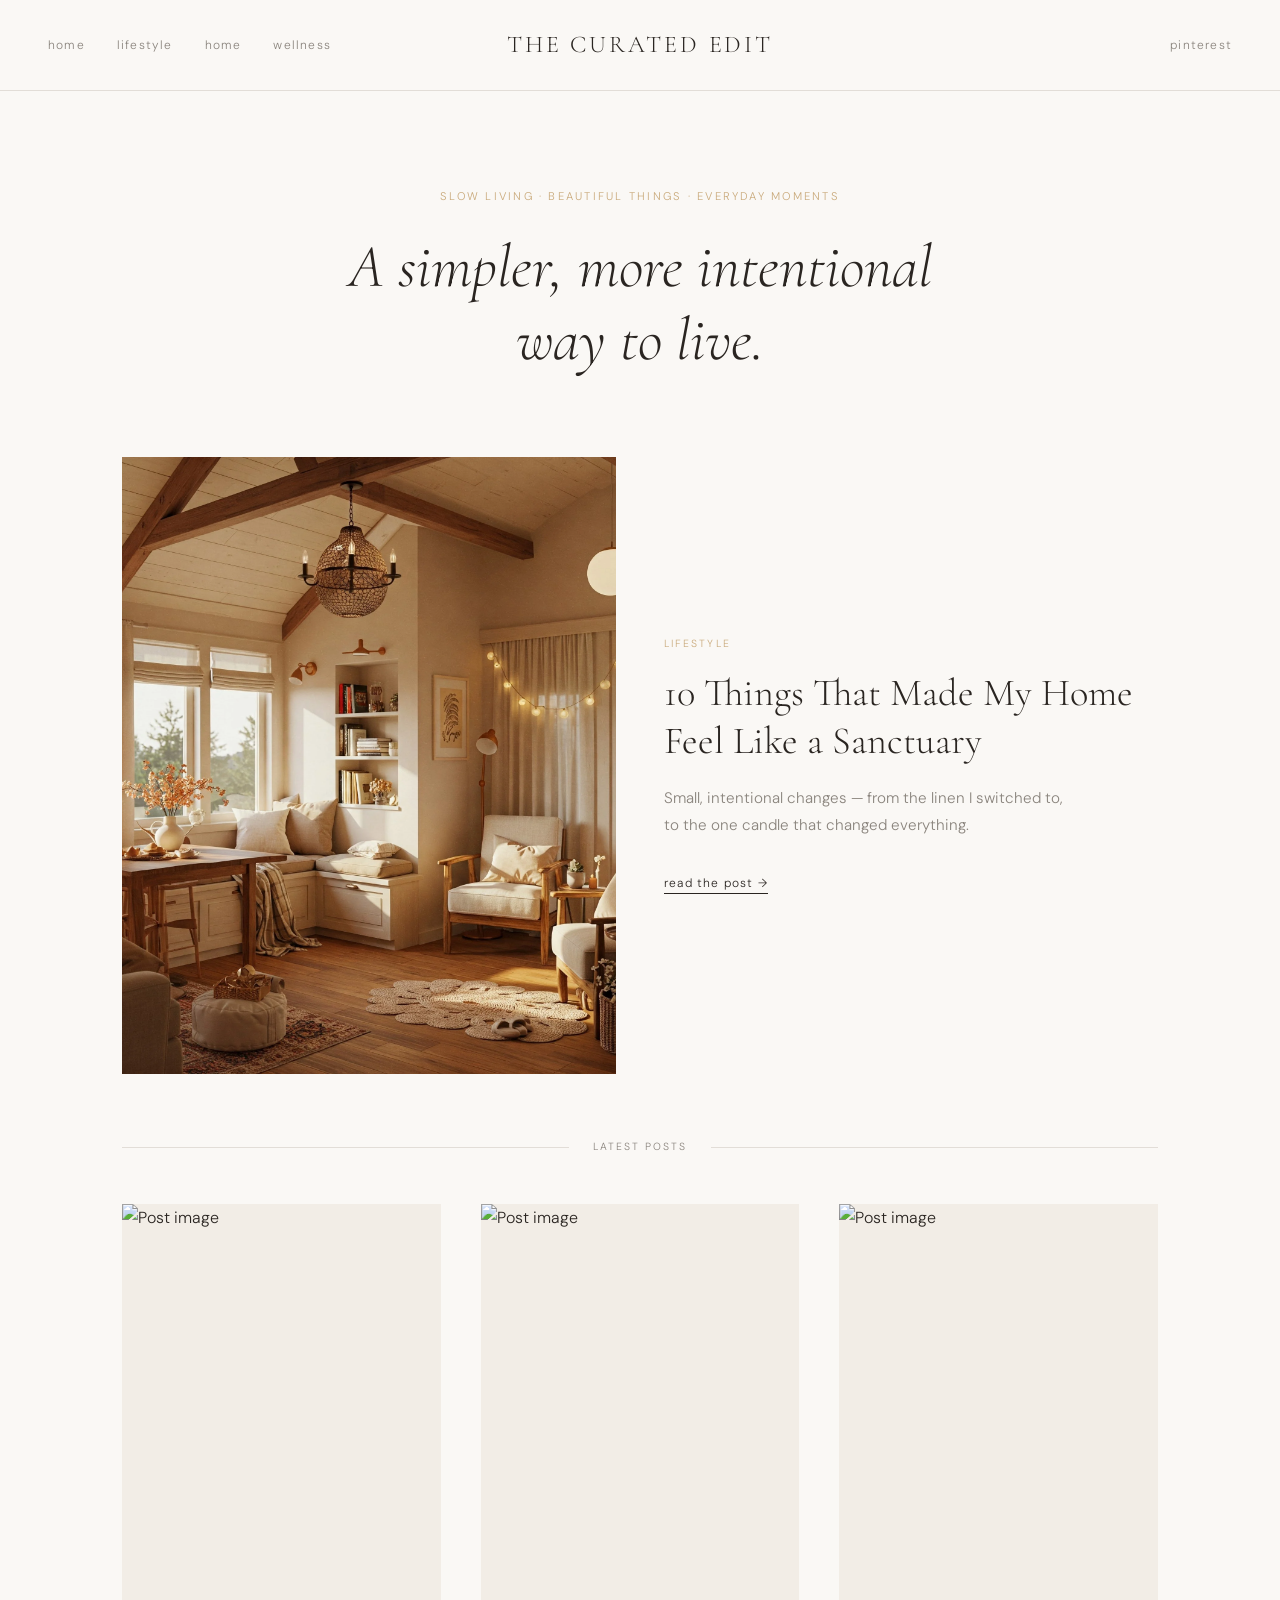
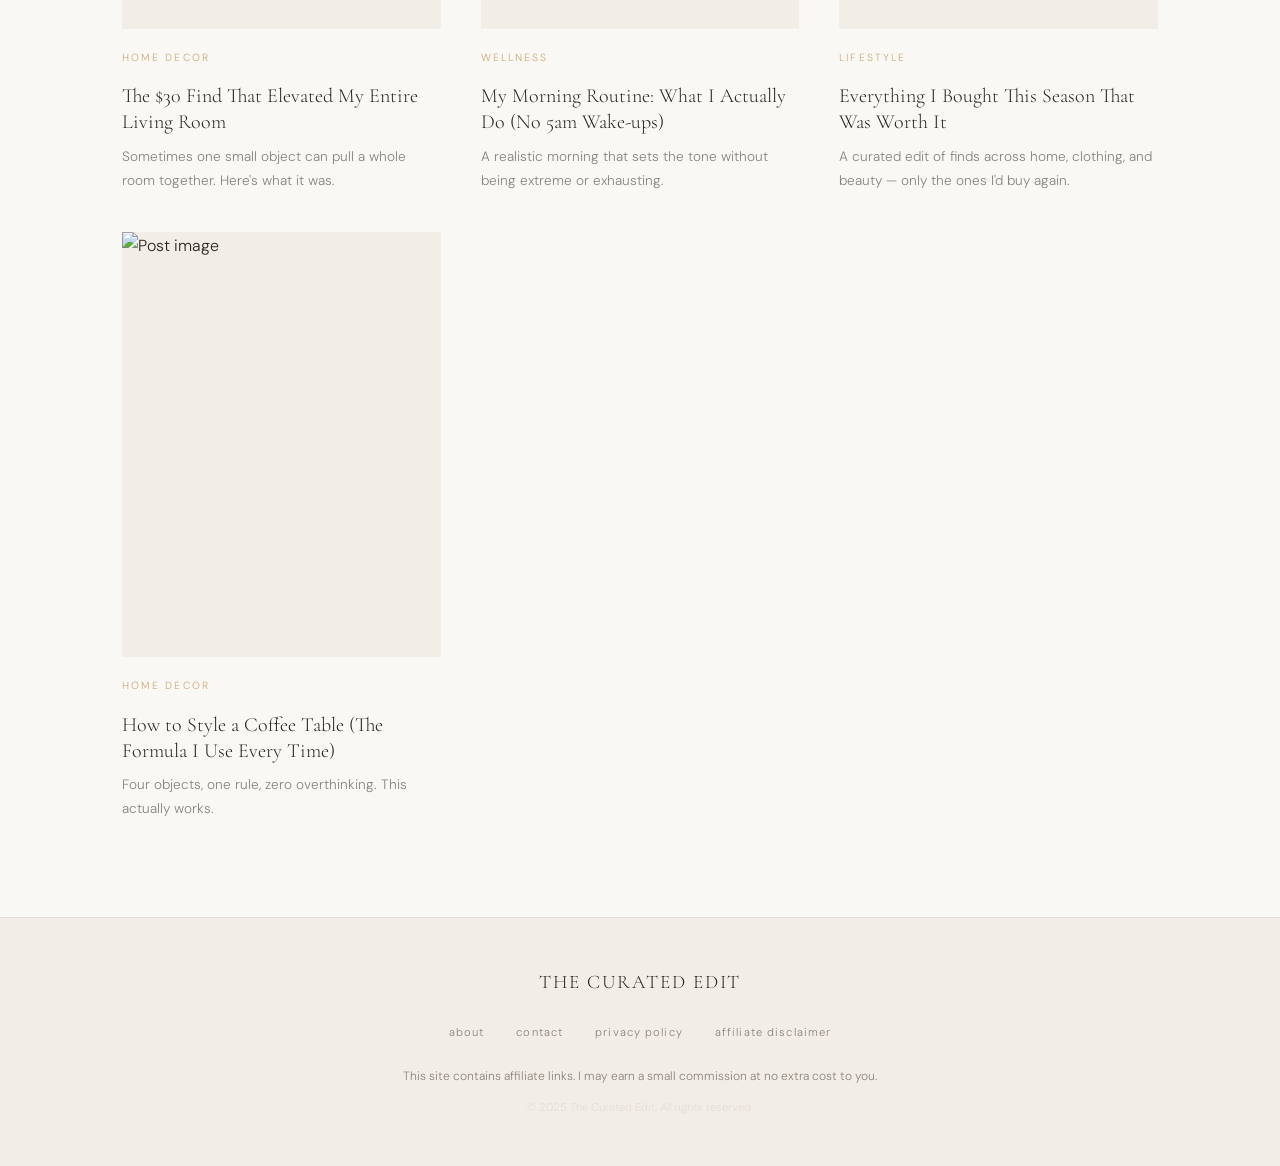
==== index.html @ 490f158e "Add files via upload" ====
<!DOCTYPE html>
<html lang="en">
<head>
  <meta charset="UTF-8" />
  <meta name="viewport" content="width=device-width, initial-scale=1.0" />
  <title>The Curated Edit</title>
  <meta name="description" content="A thoughtfully curated lifestyle blog. Simple living, beautiful finds, and everyday inspiration." />

  <!-- Pinterest / Open Graph -->
  <meta property="og:type" content="website" />
  <meta property="og:title" content="The Curated Edit" />
  <meta property="og:description" content="A thoughtfully curated lifestyle blog." />
  <meta property="og:image" content="images/og-cover.jpg" />

  <link rel="stylesheet" href="css/style.css" />
  <link rel="preconnect" href="https://fonts.googleapis.com" />
  <link rel="preconnect" href="https://fonts.gstatic.com" crossorigin />
  <link href="https://fonts.googleapis.com/css2?family=Cormorant+Garamond:ital,wght@0,300;0,400;1,300;1,400&family=DM+Sans:wght@300;400&display=swap" rel="stylesheet" />
</head>
<body>

  <!-- HEADER -->
  <header class="site-header">
    <nav class="nav-links">
      <a href="index.html">home</a>
      <a href="#lifestyle">lifestyle</a>
      <a href="#home-decor">home</a>
      <a href="#wellness">wellness</a>
    </nav>
    <a href="index.html" class="site-title">The Curated Edit</a>
    <div class="nav-right">
      <!-- Add Instagram or Pinterest link here -->
      <a href="https://pinterest.com" target="_blank" rel="noopener" class="social-link">pinterest</a>
    </div>
  </header>

  <!-- HERO -->
  <section class="hero">
    <p class="hero-tagline">slow living · beautiful things · everyday moments</p>
    <h1 class="hero-headline">A simpler, more intentional way to live.</h1>
  </section>

  <!-- FEATURED POST (manually set your top post here) -->
  <section class="featured-post">
    <a href="posts/sample-post.html" class="featured-link">
      <div class="featured-image-wrap">
        <img src="images/home.png" alt="Featured post image" class="featured-img" />
      </div>
      <div class="featured-text">
        <span class="category-label">lifestyle</span>
        <h2 class="featured-title">10 Things That Made My Home Feel Like a Sanctuary</h2>
        <p class="featured-excerpt">Small, intentional changes — from the linen I switched to, to the one candle that changed everything.</p>
        <span class="read-more">read the post →</span>
      </div>
    </a>
  </section>

  <!-- DIVIDER -->
  <div class="section-divider">
    <span>latest posts</span>
  </div>

  <!-- POST GRID -->
  <!-- To add a new post: copy one <article> block, update the link, image, category, title, excerpt -->
  <main class="post-grid">

    <article class="post-card">
      <a href="posts/sample-post.html">
        <div class="card-image-wrap">
          <img src="images/post-1.jpg" alt="Post image" class="card-img" />
        </div>
        <div class="card-body">
          <span class="category-label">home decor</span>
          <h3 class="card-title">The $30 Find That Elevated My Entire Living Room</h3>
          <p class="card-excerpt">Sometimes one small object can pull a whole room together. Here's what it was.</p>
        </div>
      </a>
    </article>

    <article class="post-card">
      <a href="posts/sample-post.html">
        <div class="card-image-wrap">
          <img src="images/post-2.jpg" alt="Post image" class="card-img" />
        </div>
        <div class="card-body">
          <span class="category-label">wellness</span>
          <h3 class="card-title">My Morning Routine: What I Actually Do (No 5am Wake-ups)</h3>
          <p class="card-excerpt">A realistic morning that sets the tone without being extreme or exhausting.</p>
        </div>
      </a>
    </article>

    <article class="post-card">
      <a href="posts/sample-post.html">
        <div class="card-image-wrap">
          <img src="images/post-3.jpg" alt="Post image" class="card-img" />
        </div>
        <div class="card-body">
          <span class="category-label">lifestyle</span>
          <h3 class="card-title">Everything I Bought This Season That Was Worth It</h3>
          <p class="card-excerpt">A curated edit of finds across home, clothing, and beauty — only the ones I'd buy again.</p>
        </div>
      </a>
    </article>

    <article class="post-card">
      <a href="posts/sample-post.html">
        <div class="card-image-wrap">
          <img src="images/post-4.jpg" alt="Post image" class="card-img" />
        </div>
        <div class="card-body">
          <span class="category-label">home decor</span>
          <h3 class="card-title">How to Style a Coffee Table (The Formula I Use Every Time)</h3>
          <p class="card-excerpt">Four objects, one rule, zero overthinking. This actually works.</p>
        </div>
      </a>
    </article>

  </main>

  <!-- FOOTER -->
  <footer class="site-footer">
    <p class="footer-name">The Curated Edit</p>
    <nav class="footer-links">
      <a href="about.html">about</a>
      <a href="contact.html">contact</a>
      <a href="privacy.html">privacy policy</a>
      <a href="disclaimer.html">affiliate disclaimer</a>
    </nav>
    <p class="footer-disclaimer">This site contains affiliate links. I may earn a small commission at no extra cost to you.</p>
    <p class="footer-copy">&copy; 2025 The Curated Edit. All rights reserved.</p>
  </footer>

</body>
</html>
---- css/style.css ----
/* ===================================
   THE CURATED EDIT — STYLESHEET
   ===================================
   Fonts:
     Display: Cormorant Garamond (serif, elegant)
     Body: DM Sans (clean, modern)

   Colors:
     --cream:   #FAF8F5  (background)
     --warm:    #F2EDE6  (card/section backgrounds)
     --text:    #2A2521  (primary text)
     --muted:   #8A847D  (secondary text)
     --accent:  #C9A97A  (warm gold accent)
     --rule:    #E2DDD7  (borders/dividers)
   =================================== */

*, *::before, *::after {
  box-sizing: border-box;
  margin: 0;
  padding: 0;
}

:root {
  --cream: #FAF8F5;
  --warm: #F2EDE6;
  --text: #2A2521;
  --muted: #8A847D;
  --accent: #C9A97A;
  --rule: #E2DDD7;
  --font-display: 'Cormorant Garamond', Georgia, serif;
  --font-body: 'DM Sans', system-ui, sans-serif;
}

html { scroll-behavior: smooth; }

body {
  background-color: var(--cream);
  color: var(--text);
  font-family: var(--font-body);
  font-weight: 300;
  font-size: 16px;
  line-height: 1.75;
  -webkit-font-smoothing: antialiased;
}

img {
  display: block;
  width: 100%;
  height: 100%;
  object-fit: cover;
}

a {
  color: inherit;
  text-decoration: none;
}

/* ===================================
   HEADER
   =================================== */

.site-header {
  display: grid;
  grid-template-columns: 1fr auto 1fr;
  align-items: center;
  padding: 1.5rem 3rem;
  border-bottom: 1px solid var(--rule);
  position: sticky;
  top: 0;
  background: var(--cream);
  z-index: 100;
}

.site-title {
  font-family: var(--font-display);
  font-size: 1.5rem;
  font-weight: 300;
  letter-spacing: 0.12em;
  text-transform: uppercase;
  text-align: center;
  color: var(--text);
}

.nav-links, .nav-right {
  display: flex;
  gap: 2rem;
  font-size: 0.75rem;
  letter-spacing: 0.1em;
  text-transform: lowercase;
  color: var(--muted);
}

.nav-right {
  justify-content: flex-end;
}

.nav-links a, .nav-right a {
  color: var(--muted);
  transition: color 0.2s;
}

.nav-links a:hover, .nav-right a:hover,
.social-link:hover { color: var(--text); }

/* ===================================
   HERO
   =================================== */

.hero {
  text-align: center;
  padding: 6rem 2rem 5rem;
  max-width: 680px;
  margin: 0 auto;
}

.hero-tagline {
  font-size: 0.7rem;
  letter-spacing: 0.2em;
  text-transform: uppercase;
  color: var(--accent);
  margin-bottom: 1.5rem;
}

.hero-headline {
  font-family: var(--font-display);
  font-size: clamp(2.2rem, 5vw, 3.8rem);
  font-weight: 300;
  font-style: italic;
  line-height: 1.2;
  color: var(--text);
}

/* ===================================
   FEATURED POST
   =================================== */

.featured-post {
  max-width: 1100px;
  margin: 0 auto 4rem;
  padding: 0 2rem;
}

.featured-link {
  display: grid;
  grid-template-columns: 1fr 1fr;
  gap: 3rem;
  align-items: center;
}

.featured-image-wrap {
  aspect-ratio: 4 / 5;
  overflow: hidden;
  background: var(--warm);
}

.featured-img {
  transition: transform 0.6s ease;
}

.featured-link:hover .featured-img {
  transform: scale(1.03);
}

.featured-text {
  padding: 1rem 0;
}

.category-label {
  font-size: 0.65rem;
  letter-spacing: 0.2em;
  text-transform: uppercase;
  color: var(--accent);
  display: block;
  margin-bottom: 1rem;
}

.featured-title {
  font-family: var(--font-display);
  font-size: clamp(1.6rem, 3vw, 2.4rem);
  font-weight: 300;
  line-height: 1.25;
  margin-bottom: 1.25rem;
  color: var(--text);
}

.featured-excerpt {
  font-size: 0.95rem;
  color: var(--muted);
  line-height: 1.8;
  margin-bottom: 1.75rem;
  max-width: 400px;
}

.read-more {
  font-size: 0.75rem;
  letter-spacing: 0.1em;
  text-transform: lowercase;
  color: var(--text);
  border-bottom: 1px solid var(--text);
  padding-bottom: 2px;
  transition: color 0.2s, border-color 0.2s;
}

.featured-link:hover .read-more {
  color: var(--accent);
  border-color: var(--accent);
}

/* ===================================
   SECTION DIVIDER
   =================================== */

.section-divider {
  display: flex;
  align-items: center;
  gap: 1.5rem;
  max-width: 1100px;
  margin: 0 auto 3rem;
  padding: 0 2rem;
  font-size: 0.65rem;
  letter-spacing: 0.2em;
  text-transform: uppercase;
  color: var(--muted);
}

.section-divider::before, .section-divider::after {
  content: '';
  flex: 1;
  height: 1px;
  background: var(--rule);
}

/* ===================================
   POST GRID
   =================================== */

.post-grid {
  display: grid;
  grid-template-columns: repeat(auto-fill, minmax(260px, 1fr));
  gap: 2.5rem;
  max-width: 1100px;
  margin: 0 auto;
  padding: 0 2rem 6rem;
}

.post-card a {
  display: block;
}

.card-image-wrap {
  aspect-ratio: 3 / 4;
  overflow: hidden;
  background: var(--warm);
  margin-bottom: 1.25rem;
}

.card-img {
  transition: transform 0.5s ease;
}

.post-card:hover .card-img {
  transform: scale(1.04);
}

.card-body {}

.card-title {
  font-family: var(--font-display);
  font-size: 1.25rem;
  font-weight: 300;
  line-height: 1.3;
  margin: 0.4rem 0 0.6rem;
  color: var(--text);
  transition: color 0.2s;
}

.post-card:hover .card-title { color: var(--accent); }

.card-excerpt {
  font-size: 0.85rem;
  color: var(--muted);
  line-height: 1.75;
}

/* ===================================
   FOOTER
   =================================== */

.site-footer {
  border-top: 1px solid var(--rule);
  padding: 3rem 2rem;
  text-align: center;
  background: var(--warm);
}

.footer-name {
  font-family: var(--font-display);
  font-size: 1.2rem;
  font-weight: 300;
  letter-spacing: 0.1em;
  text-transform: uppercase;
  margin-bottom: 1.5rem;
  color: var(--text);
}

.footer-links {
  display: flex;
  justify-content: center;
  gap: 2rem;
  font-size: 0.7rem;
  letter-spacing: 0.1em;
  text-transform: lowercase;
  color: var(--muted);
  margin-bottom: 1.5rem;
  flex-wrap: wrap;
}

.footer-links a {
  color: var(--muted);
  transition: color 0.2s;
}
.footer-links a:hover { color: var(--text); }

.footer-disclaimer {
  font-size: 0.75rem;
  color: var(--muted);
  max-width: 480px;
  margin: 0 auto 0.75rem;
  line-height: 1.6;
}

.footer-copy {
  font-size: 0.7rem;
  color: var(--rule);
}

/* ===================================
   ARTICLE / POST PAGE
   =================================== */

.article-header {
  max-width: 720px;
  margin: 0 auto;
  padding: 4rem 2rem 2rem;
  text-align: center;
}

.article-category {
  font-size: 0.65rem;
  letter-spacing: 0.2em;
  text-transform: uppercase;
  color: var(--accent);
  margin-bottom: 1.25rem;
  display: block;
}

.article-title {
  font-family: var(--font-display);
  font-size: clamp(2rem, 4vw, 3rem);
  font-weight: 300;
  font-style: italic;
  line-height: 1.2;
  margin-bottom: 1.5rem;
}

.article-meta {
  font-size: 0.75rem;
  color: var(--muted);
  letter-spacing: 0.05em;
}

.article-hero-image {
  max-width: 900px;
  margin: 2rem auto;
  padding: 0 2rem;
  aspect-ratio: 16 / 9;
  overflow: hidden;
  background: var(--warm);
}

.article-body {
  max-width: 640px;
  margin: 0 auto;
  padding: 2rem 2rem 6rem;
  font-size: 1rem;
  line-height: 1.9;
  color: var(--text);
}

.article-body h2 {
  font-family: var(--font-display);
  font-size: 1.6rem;
  font-weight: 300;
  font-style: italic;
  margin: 2.5rem 0 1rem;
  color: var(--text);
}

.article-body h3 {
  font-size: 0.8rem;
  letter-spacing: 0.15em;
  text-transform: uppercase;
  color: var(--accent);
  margin: 2rem 0 0.75rem;
}

.article-body p {
  margin-bottom: 1.5rem;
}

.article-body a {
  color: var(--text);
  border-bottom: 1px solid var(--accent);
  transition: color 0.2s;
}

.article-body a:hover { color: var(--accent); }

/* Affiliate link styling — stands out subtly */
.affiliate-link {
  color: var(--accent) !important;
  border-bottom: 1px solid var(--accent) !important;
  font-weight: 400;
}

.article-body ul {
  margin: 0 0 1.5rem 1.5rem;
}

.article-body li {
  margin-bottom: 0.5rem;
}

/* Product callout block */
.product-callout {
  background: var(--warm);
  border-left: 2px solid var(--accent);
  padding: 1.25rem 1.5rem;
  margin: 2rem 0;
  font-size: 0.9rem;
}

.product-callout strong {
  display: block;
  font-family: var(--font-display);
  font-size: 1.1rem;
  margin-bottom: 0.4rem;
}

/* Affiliate disclaimer box */
.affiliate-disclaimer-box {
  border: 1px solid var(--rule);
  padding: 1rem 1.25rem;
  margin: 2rem 0;
  font-size: 0.75rem;
  color: var(--muted);
  line-height: 1.65;
}

/* ===================================
   RESPONSIVE
   =================================== */

@media (max-width: 768px) {
  .site-header {
    grid-template-columns: 1fr;
    gap: 0.75rem;
    padding: 1.25rem 1.5rem;
    text-align: center;
  }

  .nav-links { display: none; }

  .nav-right {
    justify-content: center;
  }

  .featured-link {
    grid-template-columns: 1fr;
    gap: 1.5rem;
  }

  .featured-image-wrap {
    aspect-ratio: 3 / 2;
  }

  .post-grid {
    grid-template-columns: 1fr 1fr;
    gap: 1.5rem;
  }
}

@media (max-width: 480px) {
  .post-grid {
    grid-template-columns: 1fr;
  }

  .hero { padding: 3rem 1.5rem; }

  .featured-post, .post-grid {
    padding-left: 1.5rem;
    padding-right: 1.5rem;
  }
}
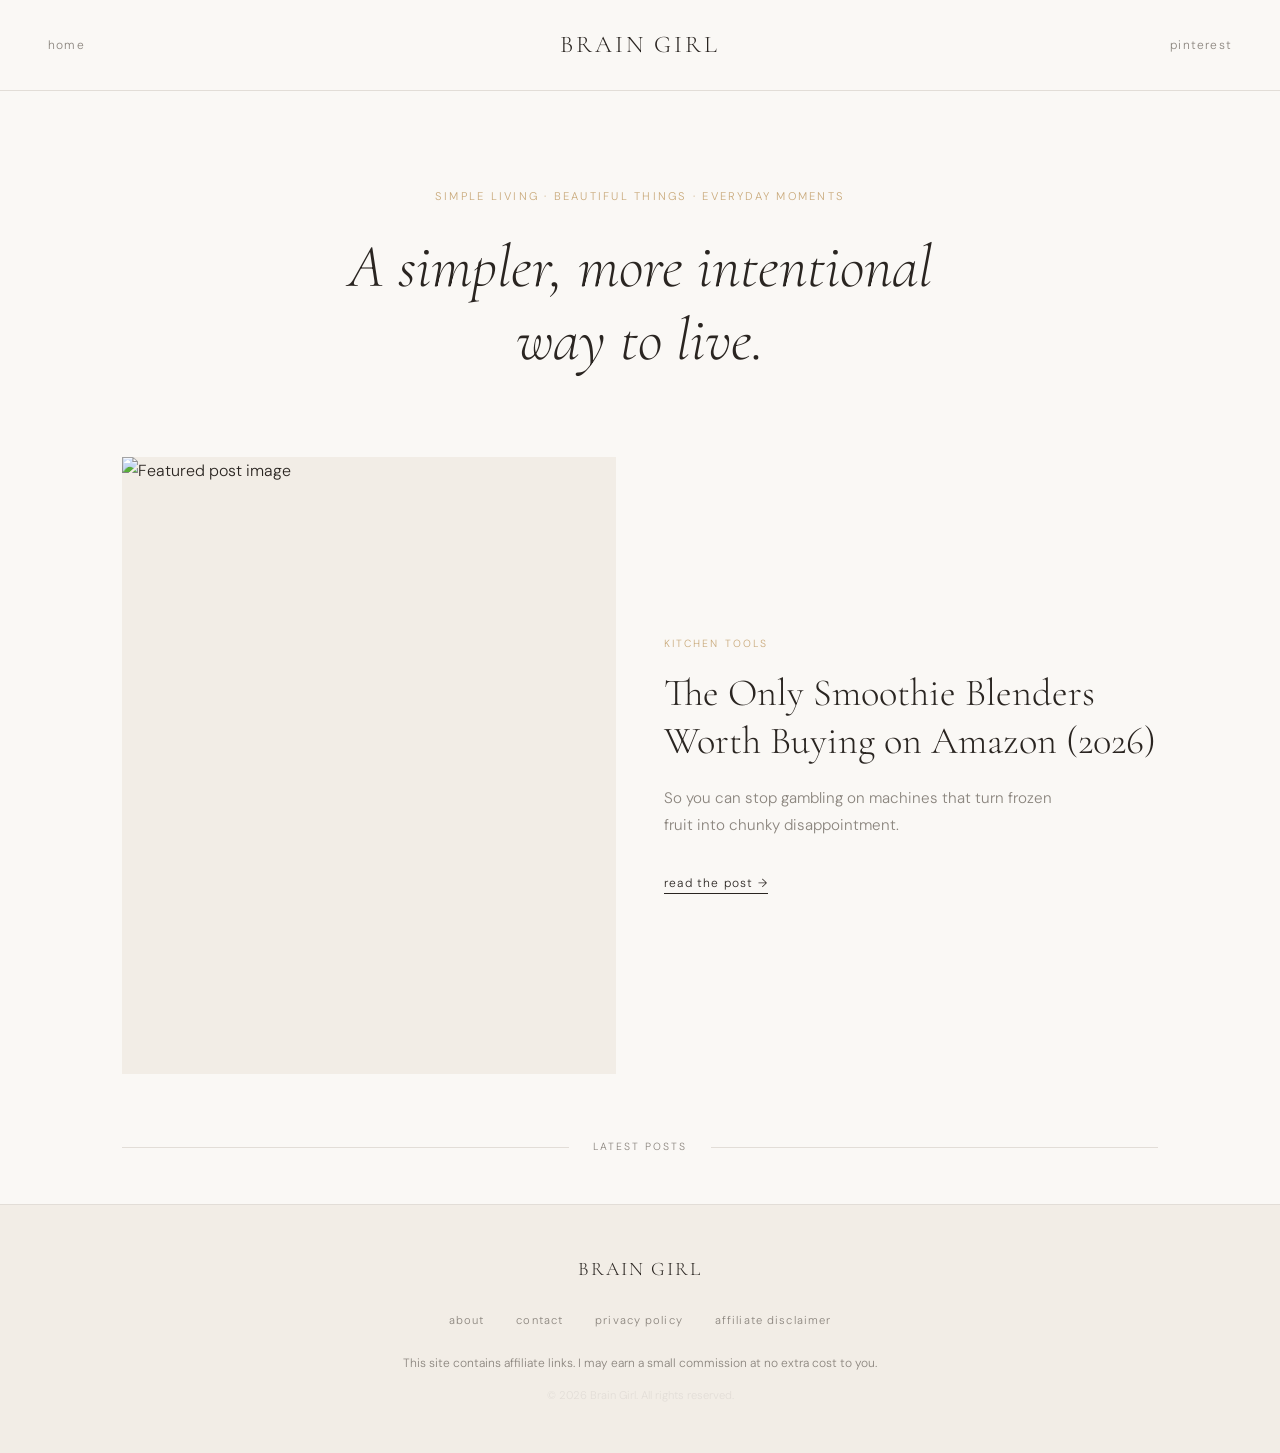
==== commit e47245de: "Add files via upload" ====
--- a/index.html
+++ b/index.html
@@ -3,12 +3,12 @@
 <head>
   <meta charset="UTF-8" />
   <meta name="viewport" content="width=device-width, initial-scale=1.0" />
-  <title>The Curated Edit</title>
+  <title>Brain Girl</title>
   <meta name="description" content="A thoughtfully curated lifestyle blog. Simple living, beautiful finds, and everyday inspiration." />
 
   <!-- Pinterest / Open Graph -->
   <meta property="og:type" content="website" />
-  <meta property="og:title" content="The Curated Edit" />
+  <meta property="og:title" content="Brain Girl" />
   <meta property="og:description" content="A thoughtfully curated lifestyle blog." />
   <meta property="og:image" content="images/og-cover.jpg" />
 
@@ -23,33 +23,33 @@
   <header class="site-header">
     <nav class="nav-links">
       <a href="index.html">home</a>
-      <a href="#lifestyle">lifestyle</a>
+      <!-- <a href="#lifestyle">lifestyle</a>
       <a href="#home-decor">home</a>
-      <a href="#wellness">wellness</a>
+      <a href="#wellness">wellness</a> -->
     </nav>
-    <a href="index.html" class="site-title">The Curated Edit</a>
+    <a href="index.html" class="site-title">Brain Girl</a>
     <div class="nav-right">
       <!-- Add Instagram or Pinterest link here -->
-      <a href="https://pinterest.com" target="_blank" rel="noopener" class="social-link">pinterest</a>
+      <a href="https://www.pinterest.com/brainspinegirl/" target="_blank" rel="noopener" class="social-link">pinterest</a>
     </div>
   </header>
 
   <!-- HERO -->
   <section class="hero">
-    <p class="hero-tagline">slow living · beautiful things · everyday moments</p>
+    <p class="hero-tagline">simple living · beautiful things · everyday moments</p>
     <h1 class="hero-headline">A simpler, more intentional way to live.</h1>
   </section>
 
   <!-- FEATURED POST (manually set your top post here) -->
   <section class="featured-post">
-    <a href="posts/sample-post.html" class="featured-link">
+    <a href="posts/smoothie_blender.html" class="featured-link">
       <div class="featured-image-wrap">
-        <img src="images/home.png" alt="Featured post image" class="featured-img" />
+        <img src="images/purple_smoothie.png" alt="Featured post image" class="featured-img" />
       </div>
       <div class="featured-text">
-        <span class="category-label">lifestyle</span>
-        <h2 class="featured-title">10 Things That Made My Home Feel Like a Sanctuary</h2>
-        <p class="featured-excerpt">Small, intentional changes — from the linen I switched to, to the one candle that changed everything.</p>
+        <span class="category-label">kitchen tools</span>
+        <h2 class="featured-title">The Only Smoothie Blenders Worth Buying on Amazon (2026)</h2>
+        <p class="featured-excerpt">So you can stop gambling on machines that turn frozen fruit into chunky disappointment.</p>
         <span class="read-more">read the post →</span>
       </div>
     </a>
@@ -60,9 +60,10 @@
     <span>latest posts</span>
   </div>
 
+
   <!-- POST GRID -->
   <!-- To add a new post: copy one <article> block, update the link, image, category, title, excerpt -->
-  <main class="post-grid">
+  <!-- <main class="post-grid">
 
     <article class="post-card">
       <a href="posts/sample-post.html">
@@ -116,11 +117,14 @@
       </a>
     </article>
 
-  </main>
+  </main> -->
+
+
+
 
   <!-- FOOTER -->
   <footer class="site-footer">
-    <p class="footer-name">The Curated Edit</p>
+    <p class="footer-name">Brain Girl</p>
     <nav class="footer-links">
       <a href="about.html">about</a>
       <a href="contact.html">contact</a>
@@ -128,7 +132,7 @@
       <a href="disclaimer.html">affiliate disclaimer</a>
     </nav>
     <p class="footer-disclaimer">This site contains affiliate links. I may earn a small commission at no extra cost to you.</p>
-    <p class="footer-copy">&copy; 2025 The Curated Edit. All rights reserved.</p>
+    <p class="footer-copy">&copy; 2026 Brain Girl. All rights reserved.</p>
   </footer>
 
 </body>
